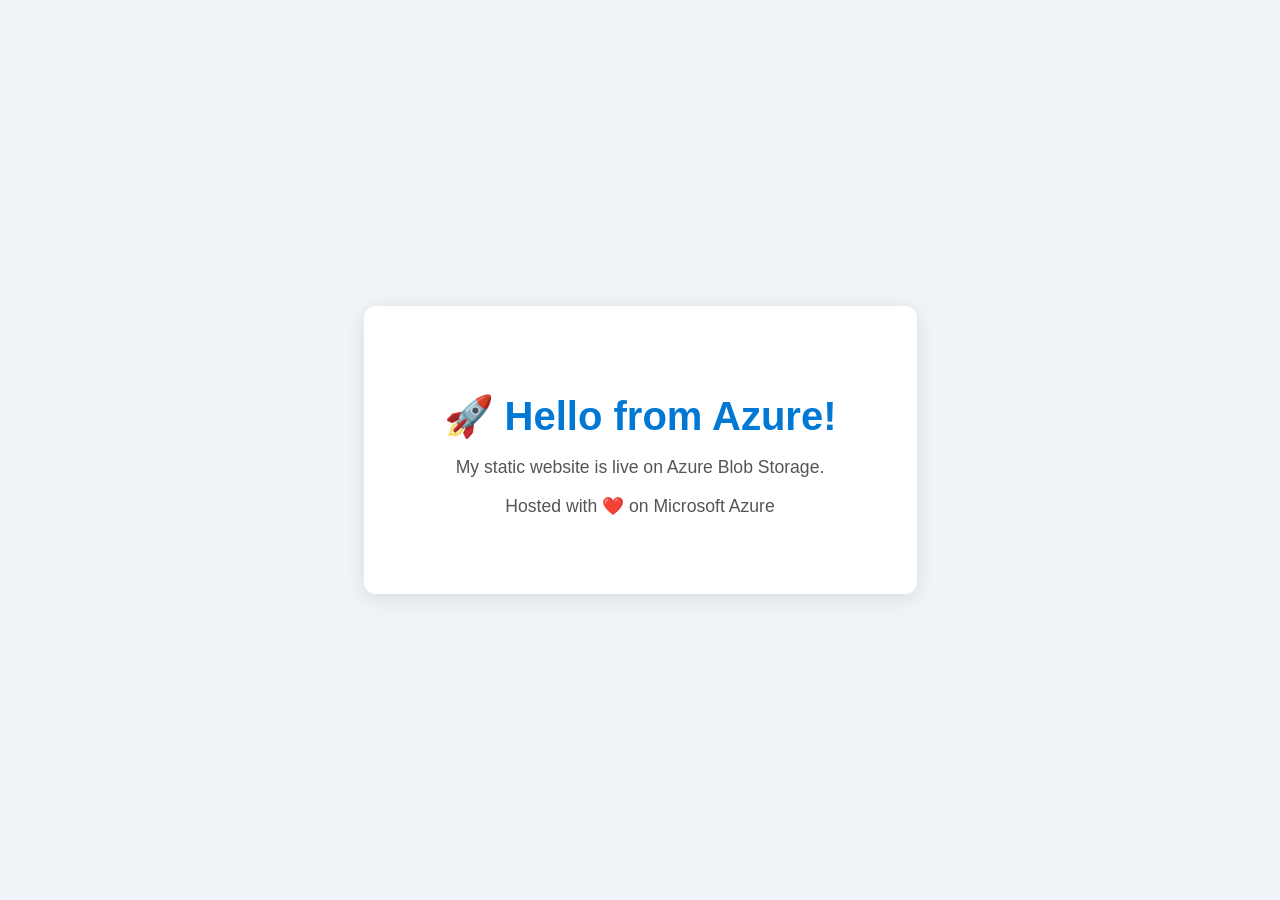
==== index.html @ d0be804a "Add files via upload" ====
<!DOCTYPE html>
<html lang="en">
<head>
    <meta charset="UTF-8">
    <meta name="viewport" content="width=device-width, initial-scale=1.0">
    <title>My Azure Static Website</title>
    <style>
        body {
            font-family: Arial, sans-serif;
            display: flex;
            justify-content: center;
            align-items: center;
            height: 100vh;
            margin: 0;
            background-color: #f0f4f8;
        }
        .container {
            text-align: center;
            background: white;
            padding: 60px 80px;
            border-radius: 12px;
            box-shadow: 0 4px 20px rgba(0,0,0,0.1);
        }
        h1 { color: #0078d4; font-size: 2.5rem; margin-bottom: 10px; }
        p  { color: #555; font-size: 1.1rem; }
    </style>
</head>
<body>
    <div class="container">
        <h1>🚀 Hello from Azure!</h1>
        <p>My static website is live on Azure Blob Storage.</p>
        <p>Hosted with ❤️ on Microsoft Azure</p>
    </div>
</body>
</html>
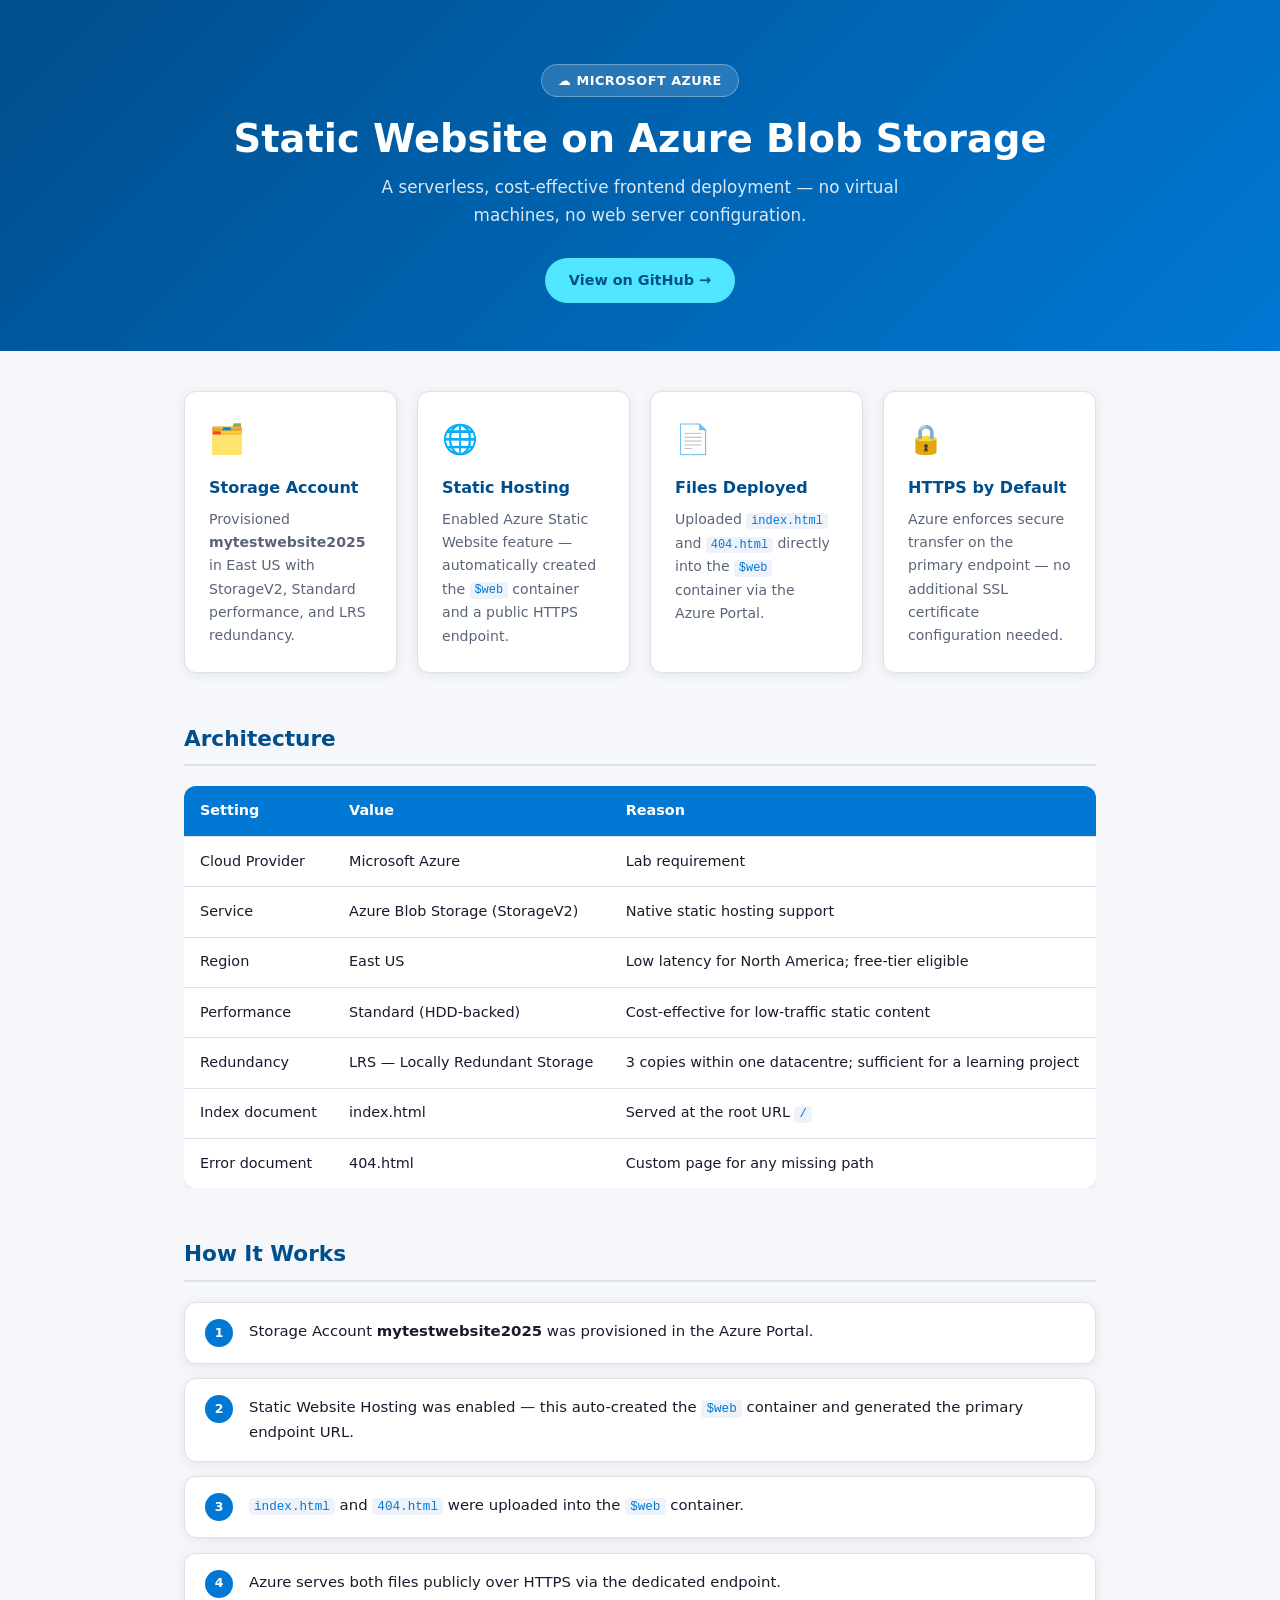
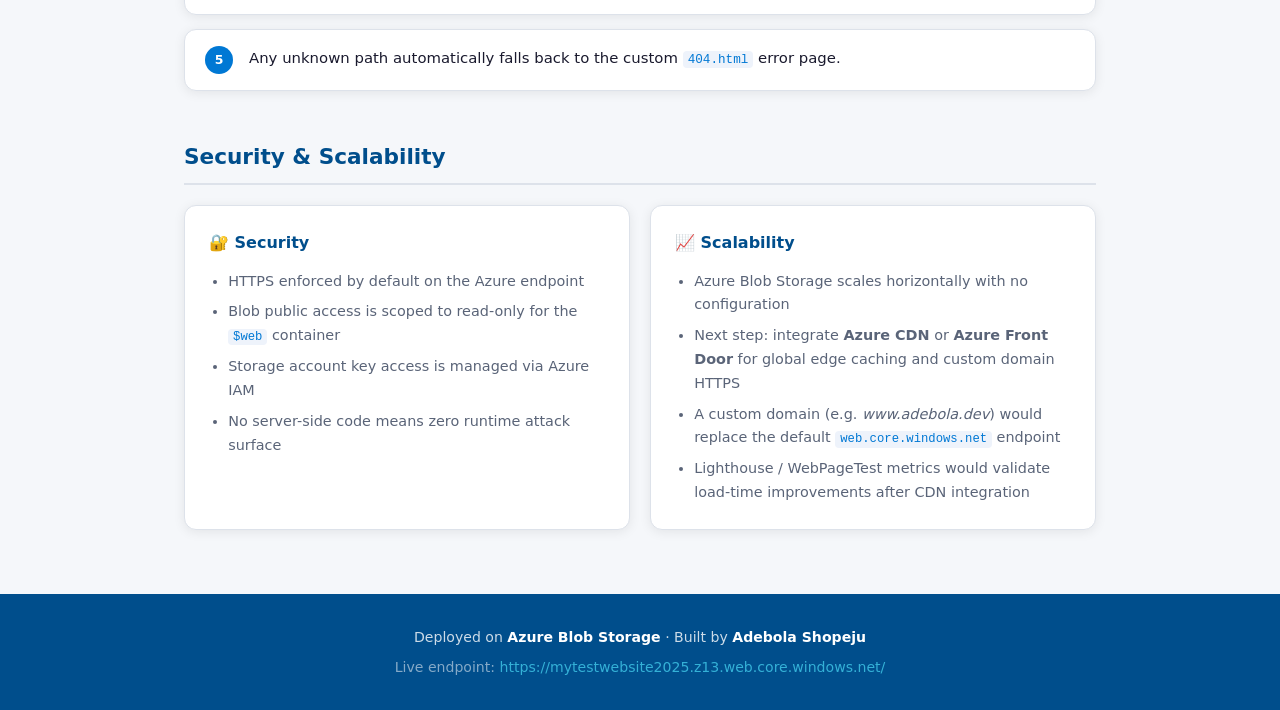
==== commit ee3c3c68: "Add files via upload" ====
--- a/index.html
+++ b/index.html
@@ -1,35 +1,110 @@
 <!DOCTYPE html>
 <html lang="en">
 <head>
-    <meta charset="UTF-8">
-    <meta name="viewport" content="width=device-width, initial-scale=1.0">
-    <title>My Azure Static Website</title>
-    <style>
-        body {
-            font-family: Arial, sans-serif;
-            display: flex;
-            justify-content: center;
-            align-items: center;
-            height: 100vh;
-            margin: 0;
-            background-color: #f0f4f8;
-        }
-        .container {
-            text-align: center;
-            background: white;
-            padding: 60px 80px;
-            border-radius: 12px;
-            box-shadow: 0 4px 20px rgba(0,0,0,0.1);
-        }
-        h1 { color: #0078d4; font-size: 2.5rem; margin-bottom: 10px; }
-        p  { color: #555; font-size: 1.1rem; }
-    </style>
+  <meta charset="UTF-8" />
+  <meta name="viewport" content="width=device-width, initial-scale=1.0" />
+  <title>Azure Static Website — Adebola Shopeju</title>
+  <link rel="stylesheet" href="styles.css" />
 </head>
 <body>
+  <header class="site-header">
     <div class="container">
-        <h1>🚀 Hello from Azure!</h1>
-        <p>My static website is live on Azure Blob Storage.</p>
-        <p>Hosted with ❤️ on Microsoft Azure</p>
+      <div class="badge">☁️ Microsoft Azure</div>
+      <h1>Static Website on Azure Blob Storage</h1>
+      <p class="subtitle">A serverless, cost-effective frontend deployment — no virtual machines, no web server configuration.</p>
+      <a href="https://github.com/adebola-shopeju/azure-blob-static-website" target="_blank" class="btn">View on GitHub →</a>
     </div>
+  </header>
+
+  <main class="container">
+
+    <section class="card-grid">
+      <div class="card">
+        <div class="card-icon">🗂️</div>
+        <h3>Storage Account</h3>
+        <p>Provisioned <strong>mytestwebsite2025</strong> in East US with StorageV2, Standard performance, and LRS redundancy.</p>
+      </div>
+      <div class="card">
+        <div class="card-icon">🌐</div>
+        <h3>Static Hosting</h3>
+        <p>Enabled Azure Static Website feature — automatically created the <code>$web</code> container and a public HTTPS endpoint.</p>
+      </div>
+      <div class="card">
+        <div class="card-icon">📄</div>
+        <h3>Files Deployed</h3>
+        <p>Uploaded <code>index.html</code> and <code>404.html</code> directly into the <code>$web</code> container via the Azure Portal.</p>
+      </div>
+      <div class="card">
+        <div class="card-icon">🔒</div>
+        <h3>HTTPS by Default</h3>
+        <p>Azure enforces secure transfer on the primary endpoint — no additional SSL certificate configuration needed.</p>
+      </div>
+    </section>
+
+    <section class="section">
+      <h2>Architecture</h2>
+      <div class="arch-table-wrapper">
+        <table class="arch-table">
+          <thead>
+            <tr><th>Setting</th><th>Value</th><th>Reason</th></tr>
+          </thead>
+          <tbody>
+            <tr><td>Cloud Provider</td><td>Microsoft Azure</td><td>Lab requirement</td></tr>
+            <tr><td>Service</td><td>Azure Blob Storage (StorageV2)</td><td>Native static hosting support</td></tr>
+            <tr><td>Region</td><td>East US</td><td>Low latency for North America; free-tier eligible</td></tr>
+            <tr><td>Performance</td><td>Standard (HDD-backed)</td><td>Cost-effective for low-traffic static content</td></tr>
+            <tr><td>Redundancy</td><td>LRS — Locally Redundant Storage</td><td>3 copies within one datacentre; sufficient for a learning project</td></tr>
+            <tr><td>Index document</td><td>index.html</td><td>Served at the root URL <code>/</code></td></tr>
+            <tr><td>Error document</td><td>404.html</td><td>Custom page for any missing path</td></tr>
+          </tbody>
+        </table>
+      </div>
+    </section>
+
+    <section class="section">
+      <h2>How It Works</h2>
+      <ol class="steps">
+        <li><span>Storage Account <strong>mytestwebsite2025</strong> was provisioned in the Azure Portal.</span></li>
+        <li><span>Static Website Hosting was enabled — this auto-created the <code>$web</code> container and generated the primary endpoint URL.</span></li>
+        <li><span><code>index.html</code> and <code>404.html</code> were uploaded into the <code>$web</code> container.</span></li>
+        <li><span>Azure serves both files publicly over HTTPS via the dedicated endpoint.</span></li>
+        <li><span>Any unknown path automatically falls back to the custom <code>404.html</code> error page.</span></li>
+      </ol>
+    </section>
+
+    <section class="section">
+      <h2>Security &amp; Scalability</h2>
+      <div class="two-col">
+        <div class="info-block">
+          <h4>🔐 Security</h4>
+          <ul>
+            <li>HTTPS enforced by default on the Azure endpoint</li>
+            <li>Blob public access is scoped to read-only for the <code>$web</code> container</li>
+            <li>Storage account key access is managed via Azure IAM</li>
+            <li>No server-side code means zero runtime attack surface</li>
+          </ul>
+        </div>
+        <div class="info-block">
+          <h4>📈 Scalability</h4>
+          <ul>
+            <li>Azure Blob Storage scales horizontally with no configuration</li>
+            <li>Next step: integrate <strong>Azure CDN</strong> or <strong>Azure Front Door</strong> for global edge caching and custom domain HTTPS</li>
+            <li>A custom domain (e.g. <em>www.adebola.dev</em>) would replace the default <code>web.core.windows.net</code> endpoint</li>
+            <li>Lighthouse / WebPageTest metrics would validate load-time improvements after CDN integration</li>
+          </ul>
+        </div>
+      </div>
+    </section>
+
+  </main>
+
+  <footer class="site-footer">
+    <div class="container">
+      <p>Deployed on <strong>Azure Blob Storage</strong> · Built by <strong>Adebola Shopeju</strong></p>
+      <p class="endpoint">Live endpoint: <a href="https://mytestwebsite2025.z13.web.core.windows.net/">https://mytestwebsite2025.z13.web.core.windows.net/</a></p>
+    </div>
+  </footer>
+
+  <script src="main.js"></script>
 </body>
-</html>+</html>
--- a/styles.css
+++ b/styles.css
@@ -0,0 +1,263 @@
+/* ── Reset & Base ── */
+*, *::before, *::after { box-sizing: border-box; margin: 0; padding: 0; }
+
+:root {
+  --azure-blue:   #0078D4;
+  --azure-dark:   #004E8C;
+  --bg:           #F5F7FA;
+  --surface:      #FFFFFF;
+  --text:         #1A1A2E;
+  --muted:        #5A6478;
+  --border:       #DDE2EA;
+  --accent:       #50E6FF;
+  --error-red:    #D13438;
+  --radius:       12px;
+  --shadow:       0 2px 12px rgba(0,0,0,0.08);
+}
+
+body {
+  font-family: 'Segoe UI', system-ui, -apple-system, sans-serif;
+  background: var(--bg);
+  color: var(--text);
+  line-height: 1.65;
+  min-height: 100vh;
+}
+
+.container {
+  max-width: 960px;
+  margin: 0 auto;
+  padding: 0 1.5rem;
+}
+
+/* ── Header ── */
+.site-header {
+  background: linear-gradient(135deg, var(--azure-dark) 0%, var(--azure-blue) 100%);
+  color: #fff;
+  padding: 4rem 0 3rem;
+  text-align: center;
+}
+
+.badge {
+  display: inline-block;
+  background: rgba(255,255,255,0.15);
+  border: 1px solid rgba(255,255,255,0.3);
+  border-radius: 999px;
+  padding: 0.3rem 1rem;
+  font-size: 0.8rem;
+  font-weight: 600;
+  letter-spacing: 0.04em;
+  text-transform: uppercase;
+  margin-bottom: 1.2rem;
+}
+
+.site-header h1 {
+  font-size: clamp(1.6rem, 4vw, 2.4rem);
+  font-weight: 700;
+  margin-bottom: 0.75rem;
+  line-height: 1.2;
+}
+
+.subtitle {
+  font-size: 1.05rem;
+  opacity: 0.85;
+  max-width: 560px;
+  margin: 0 auto 1.8rem;
+}
+
+/* ── Button ── */
+.btn {
+  display: inline-block;
+  background: var(--accent);
+  color: var(--azure-dark);
+  font-weight: 700;
+  font-size: 0.9rem;
+  padding: 0.65rem 1.5rem;
+  border-radius: 999px;
+  text-decoration: none;
+  transition: transform 0.15s, box-shadow 0.15s;
+}
+.btn:hover {
+  transform: translateY(-2px);
+  box-shadow: 0 6px 20px rgba(80,230,255,0.35);
+}
+
+/* ── Sections ── */
+.section {
+  margin: 3rem 0;
+}
+.section h2 {
+  font-size: 1.35rem;
+  font-weight: 700;
+  color: var(--azure-dark);
+  margin-bottom: 1.25rem;
+  padding-bottom: 0.5rem;
+  border-bottom: 2px solid var(--border);
+}
+
+/* ── Card Grid ── */
+.card-grid {
+  display: grid;
+  grid-template-columns: repeat(auto-fit, minmax(200px, 1fr));
+  gap: 1.25rem;
+  margin: 2.5rem 0;
+}
+
+.card {
+  background: var(--surface);
+  border: 1px solid var(--border);
+  border-radius: var(--radius);
+  padding: 1.5rem;
+  box-shadow: var(--shadow);
+  transition: transform 0.15s, box-shadow 0.15s;
+}
+.card:hover {
+  transform: translateY(-3px);
+  box-shadow: 0 8px 24px rgba(0,0,0,0.1);
+}
+.card-icon { font-size: 1.8rem; margin-bottom: 0.75rem; }
+.card h3 { font-size: 1rem; font-weight: 700; margin-bottom: 0.4rem; color: var(--azure-dark); }
+.card p { font-size: 0.88rem; color: var(--muted); }
+code {
+  background: #EEF3FB;
+  color: var(--azure-blue);
+  padding: 0.1em 0.4em;
+  border-radius: 4px;
+  font-size: 0.85em;
+  font-family: 'Cascadia Code', 'Fira Code', monospace;
+}
+
+/* ── Table ── */
+.arch-table-wrapper { overflow-x: auto; }
+.arch-table {
+  width: 100%;
+  border-collapse: collapse;
+  font-size: 0.9rem;
+  background: var(--surface);
+  border-radius: var(--radius);
+  overflow: hidden;
+  box-shadow: var(--shadow);
+}
+.arch-table thead { background: var(--azure-blue); color: #fff; }
+.arch-table th, .arch-table td {
+  padding: 0.8rem 1rem;
+  text-align: left;
+  border-bottom: 1px solid var(--border);
+}
+.arch-table tbody tr:last-child td { border-bottom: none; }
+.arch-table tbody tr:hover { background: #F0F6FF; }
+
+/* ── Steps ── */
+.steps {
+  list-style: none;
+  counter-reset: step;
+  display: flex;
+  flex-direction: column;
+  gap: 0.9rem;
+}
+.steps li {
+  counter-increment: step;
+  display: flex;
+  align-items: flex-start;
+  gap: 1rem;
+  background: var(--surface);
+  border: 1px solid var(--border);
+  border-radius: var(--radius);
+  padding: 1rem 1.25rem;
+  box-shadow: var(--shadow);
+  font-size: 0.93rem;
+}
+.steps li::before {
+  content: counter(step);
+  flex-shrink: 0;
+  width: 28px;
+  height: 28px;
+  background: var(--azure-blue);
+  color: #fff;
+  border-radius: 50%;
+  display: flex;
+  align-items: center;
+  justify-content: center;
+  font-size: 0.78rem;
+  font-weight: 700;
+}
+
+/* ── Two Column ── */
+.two-col {
+  display: grid;
+  grid-template-columns: repeat(auto-fit, minmax(280px, 1fr));
+  gap: 1.25rem;
+}
+.info-block {
+  background: var(--surface);
+  border: 1px solid var(--border);
+  border-radius: var(--radius);
+  padding: 1.5rem;
+  box-shadow: var(--shadow);
+}
+.info-block h4 {
+  font-size: 1rem;
+  font-weight: 700;
+  color: var(--azure-dark);
+  margin-bottom: 0.85rem;
+}
+.info-block ul {
+  padding-left: 1.2rem;
+  font-size: 0.9rem;
+  color: var(--muted);
+  display: flex;
+  flex-direction: column;
+  gap: 0.45rem;
+}
+
+/* ── Footer ── */
+.site-footer {
+  background: var(--azure-dark);
+  color: rgba(255,255,255,0.8);
+  text-align: center;
+  padding: 2rem 0;
+  margin-top: 4rem;
+  font-size: 0.88rem;
+}
+.site-footer strong { color: #fff; }
+.endpoint { margin-top: 0.4rem; opacity: 0.65; }
+.endpoint a { color: var(--accent); text-decoration: none; }
+
+/* ── 404 Page ── */
+body.error-page {
+  display: flex;
+  align-items: center;
+  justify-content: center;
+  min-height: 100vh;
+  background: #FEF2F2;
+}
+.error-container {
+  text-align: center;
+  padding: 3rem 2rem;
+  background: var(--surface);
+  border-radius: var(--radius);
+  box-shadow: 0 4px 32px rgba(0,0,0,0.1);
+  max-width: 420px;
+  width: 90%;
+}
+.error-code {
+  font-size: 6rem;
+  font-weight: 900;
+  color: var(--error-red);
+  line-height: 1;
+  margin-bottom: 0.5rem;
+}
+.error-container h1 {
+  font-size: 1.4rem;
+  margin-bottom: 0.6rem;
+}
+.error-container p {
+  color: var(--muted);
+  margin-bottom: 1.5rem;
+  font-size: 0.95rem;
+}
+
+/* ── Responsive ── */
+@media (max-width: 600px) {
+  .site-header { padding: 2.5rem 0 2rem; }
+  .card-grid { grid-template-columns: 1fr; }
+}
